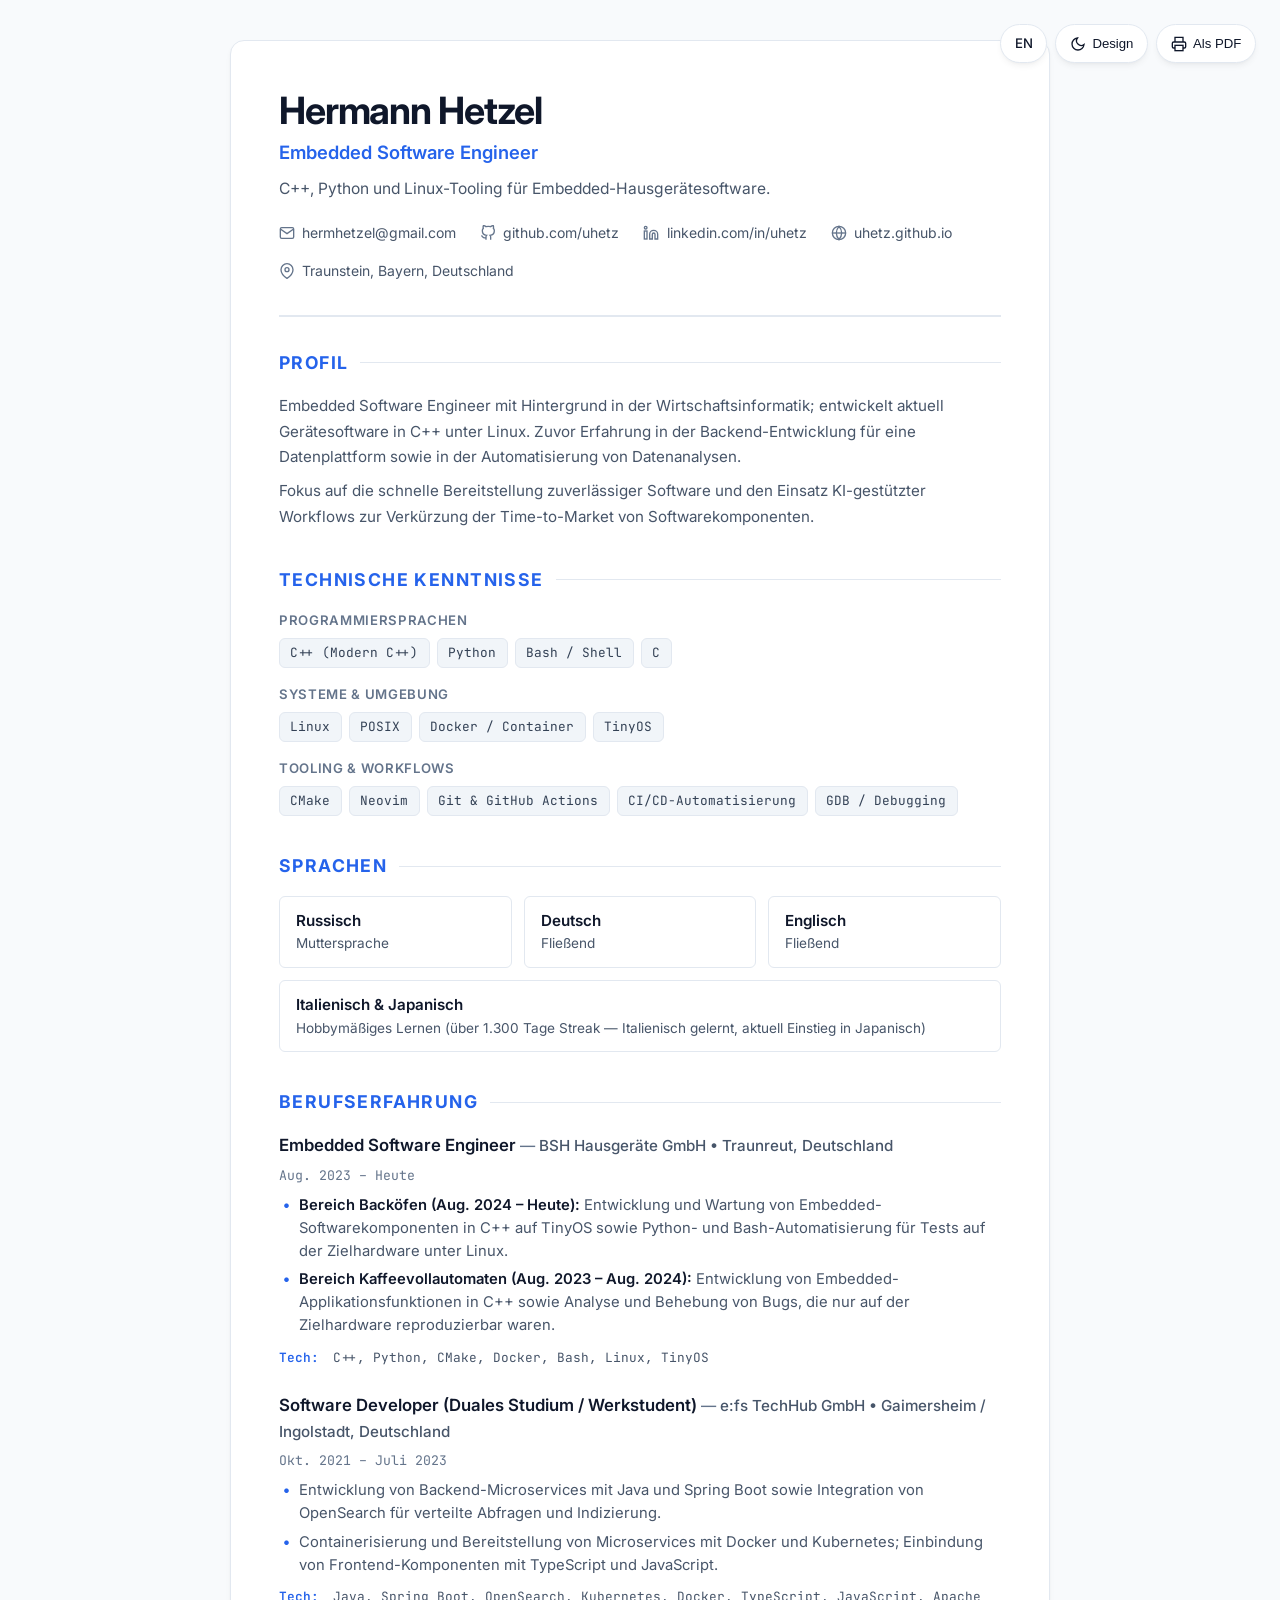
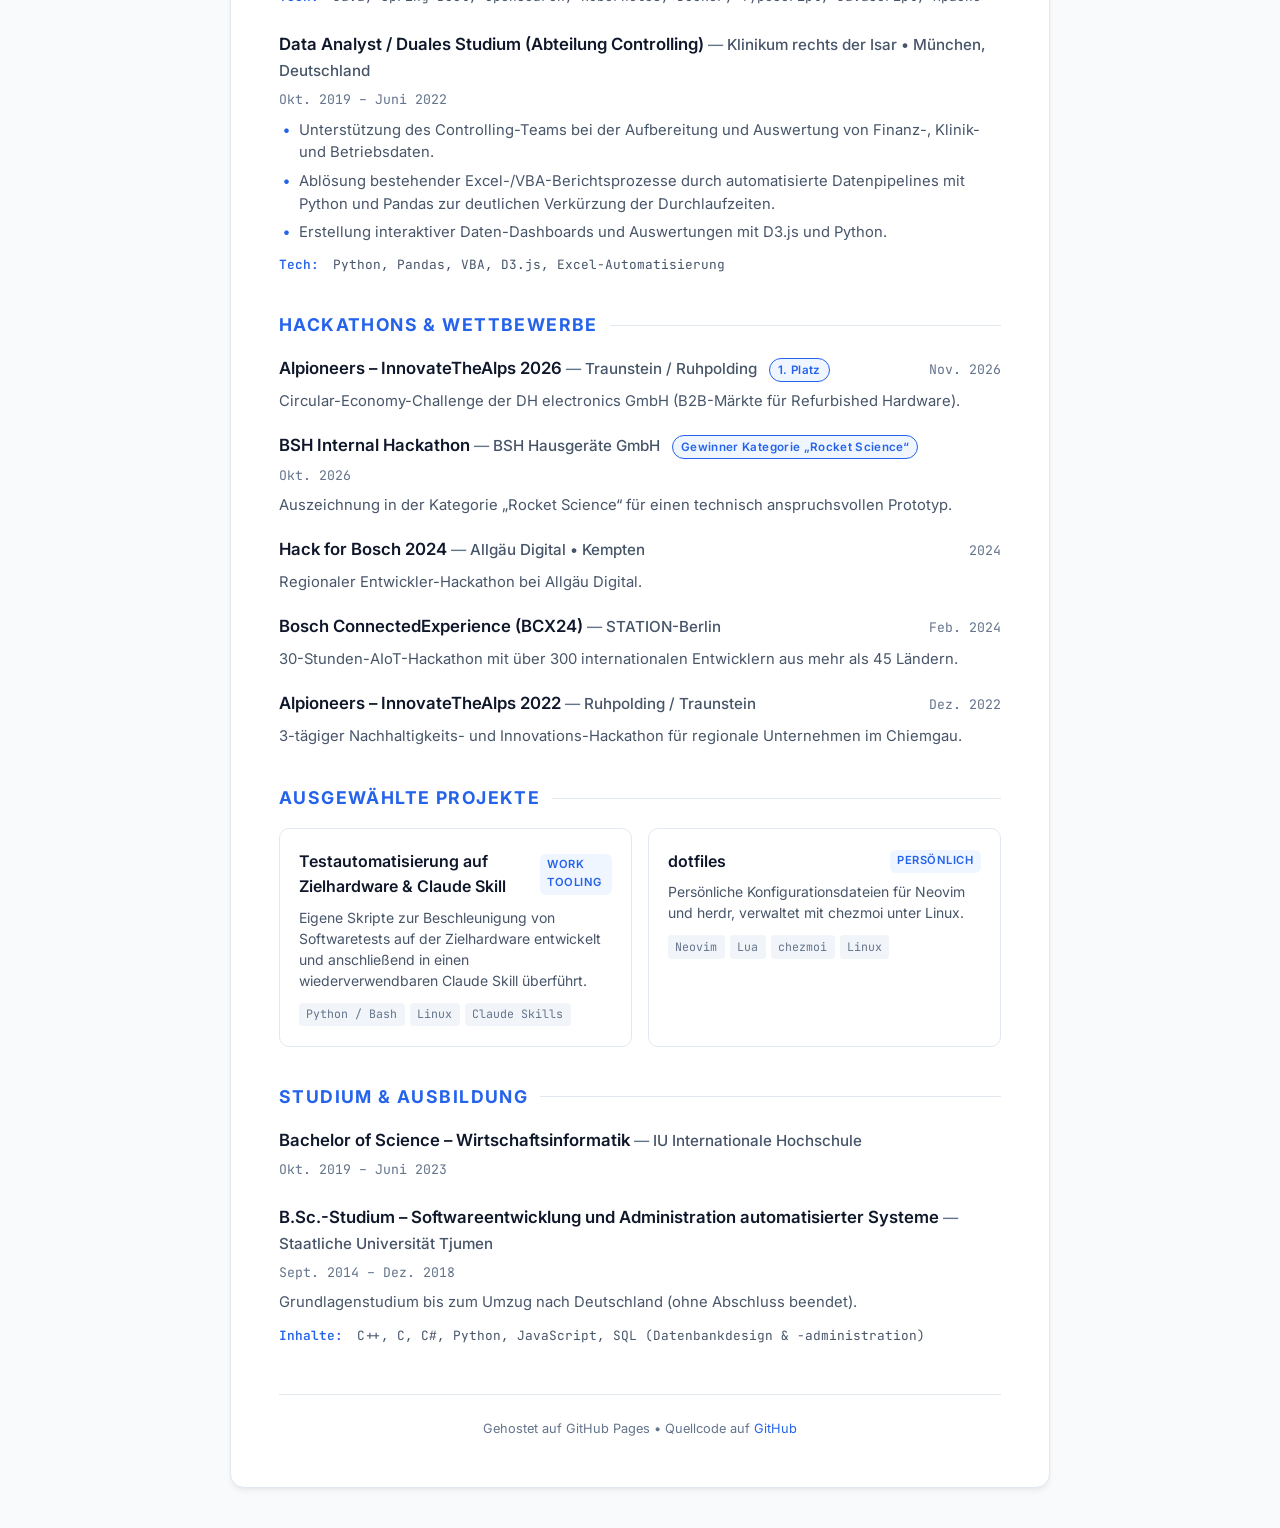
==== de.html @ 87f8d249 "Complete EN and DE CV with work history, hackathons, projects, and 3-page print layout" ====
<!DOCTYPE html>
<html lang="de">
<head>
  <meta charset="UTF-8">
  <meta name="viewport" content="width=device-width, initial-scale=1.0">
  <title>Hermann Hetzel | Lebenslauf</title>
  <meta name="description" content="Lebenslauf von Hermann Hetzel - Embedded Software Engineer">
  <link rel="stylesheet" href="style.css">
  <link rel="preconnect" href="https://fonts.googleapis.com">
  <link rel="preconnect" href="https://fonts.gstatic.com" crossorigin>
  <link href="https://fonts.googleapis.com/css2?family=Inter:wght@300;400;500;600;700&family=JetBrains+Mono:wght@400;500&display=swap" rel="stylesheet">
</head>
<body>
  <!-- Floating Action Bar for Web Visitors -->
  <aside class="floating-controls no-print" aria-label="Steuerung">
    <a href="index.html" class="control-btn" title="Switch to English (EN)" aria-label="Switch to English">
      <span class="btn-text">EN</span>
    </a>
    <button id="theme-toggle" class="control-btn" title="Design wechseln (Hell/Dunkel)" aria-label="Design wechseln">
      <svg class="sun-icon" viewBox="0 0 24 24" fill="none" stroke="currentColor" stroke-width="2"><circle cx="12" cy="12" r="5"/><path d="M12 1v2M12 21v2M4.22 4.22l1.42 1.42M18.36 18.36l1.42 1.42M1 12h2M21 12h2M4.22 19.78l1.42-1.42M18.36 5.64l1.42-1.42"/></svg>
      <svg class="moon-icon" viewBox="0 0 24 24" fill="none" stroke="currentColor" stroke-width="2"><path d="M21 12.79A9 9 0 1 1 11.21 3 7 7 0 0 0 21 12.79z"/></svg>
      <span class="btn-text">Design</span>
    </button>
    <button id="print-btn" class="control-btn" onclick="window.print()" title="Drucken oder als PDF speichern" aria-label="Als PDF speichern">
      <svg viewBox="0 0 24 24" fill="none" stroke="currentColor" stroke-width="2"><polyline points="6 9 6 2 18 2 18 9"/><path d="M6 18H4a2 2 0 0 1-2-2v-5a2 2 0 0 1 2-2h16a2 2 0 0 1 2 2v5a2 2 0 0 1-2 2h-2"/><rect x="6" y="14" width="12" height="8"/></svg>
      <span class="btn-text">Als PDF</span>
    </button>
  </aside>

  <main class="cv-container">
    <!-- Header Section -->
    <header class="cv-header">
      <div class="header-main">
        <h1 class="name">Hermann Hetzel</h1>
        <p class="title">Embedded Software Engineer</p>
        <p class="tagline">C++, Python und Linux-Tooling f&uuml;r Embedded-Hausger&auml;tesoftware.</p>
      </div>

      <nav class="contact-links" aria-label="Kontaktinformationen">
        <a href="mailto:hermhetzel@gmail.com" class="contact-item" title="E-Mail">
          <svg class="icon" viewBox="0 0 24 24" fill="none" stroke="currentColor" stroke-width="2"><path d="M4 4h16c1.1 0 2 .9 2 2v12c0 1.1-.9 2-2 2H4c-1.1 0-2-.9-2-2V6c0-1.1.9-2 2-2z"/><polyline points="22,6 12,13 2,6"/></svg>
          <span>hermhetzel@gmail.com</span>
        </a>
        <a href="https://github.com/uhetz" target="_blank" rel="noopener noreferrer" class="contact-item" title="GitHub">
          <svg class="icon" viewBox="0 0 24 24" fill="none" stroke="currentColor" stroke-width="2"><path d="M9 19c-5 1.5-5-2.5-7-3m14 6v-3.87a3.37 3.37 0 0 0-.94-2.61c3.14-.35 6.44-1.54 6.44-7A5.44 5.44 0 0 0 20 4.77 5.07 5.07 0 0 0 19.91 1S18.73.65 16 2.48a13.38 13.38 0 0 0-7 0C6.27.65 5.09 1 5.09 1A5.07 5.07 0 0 0 5 4.77a5.44 5.44 0 0 0-1.5 3.78c0 5.42 3.3 6.61 6.44 7A3.37 3.37 0 0 0 9 18.13V22"/></svg>
          <span>github.com/uhetz</span>
        </a>
        <a href="https://www.linkedin.com/in/uhetz/" target="_blank" rel="noopener noreferrer" class="contact-item" title="LinkedIn">
          <svg class="icon" viewBox="0 0 24 24" fill="none" stroke="currentColor" stroke-width="2"><path d="M16 8a6 6 0 0 1 6 6v7h-4v-7a2 2 0 0 0-2-2 2 2 0 0 0-2 2v7h-4v-7a6 6 0 0 1 6-6z"/><rect x="2" y="9" width="4" height="12"/><circle cx="4" cy="4" r="2"/></svg>
          <span>linkedin.com/in/uhetz</span>
        </a>
        <a href="https://uhetz.github.io" target="_blank" rel="noopener noreferrer" class="contact-item" title="Blog / Webseite">
          <svg class="icon" viewBox="0 0 24 24" fill="none" stroke="currentColor" stroke-width="2"><circle cx="12" cy="12" r="10"/><line x1="2" y1="12" x2="22" y2="12"/><path d="M12 2a15.3 15.3 0 0 1 4 10 15.3 15.3 0 0 1-4 10 15.3 15.3 0 0 1-4-10 15.3 15.3 0 0 1 4-10z"/></svg>
          <span>uhetz.github.io</span>
        </a>
        <span class="contact-item">
          <svg class="icon" viewBox="0 0 24 24" fill="none" stroke="currentColor" stroke-width="2"><path d="M21 10c0 7-9 13-9 13s-9-6-9-13a9 9 0 0 1 18 0z"/><circle cx="12" cy="10" r="3"/></svg>
          <span>Traunstein, Bayern, Deutschland</span>
        </span>
      </nav>
    </header>

    <!-- Summary -->
    <section class="cv-section" id="summary">
      <h2 class="section-title">Profil</h2>
      <p class="summary-text">
        Embedded Software Engineer mit Hintergrund in der Wirtschaftsinformatik; entwickelt aktuell Ger&auml;tesoftware in C++ unter Linux.
        Zuvor Erfahrung in der Backend-Entwicklung f&uuml;r eine Datenplattform sowie in der Automatisierung von Datenanalysen.
      </p>
      <p class="summary-text">
        Fokus auf die schnelle Bereitstellung zuverl&auml;ssiger Software und den Einsatz KI-gest&uuml;tzter Workflows zur Verk&uuml;rzung der Time-to-Market von Softwarekomponenten.
      </p>
    </section>

    <!-- Technical Skills -->
    <section class="cv-section" id="skills">
      <h2 class="section-title">Technische Kenntnisse</h2>
      <div class="skills-grid">
        <div class="skill-category">
          <span class="category-name">Programmiersprachen</span>
          <div class="skill-tags">
            <span class="tag">C++ (Modern C++)</span>
            <span class="tag">Python</span>
            <span class="tag">Bash / Shell</span>
            <span class="tag">C</span>
          </div>
        </div>

        <div class="skill-category">
          <span class="category-name">Systeme &amp; Umgebung</span>
          <div class="skill-tags">
            <span class="tag">Linux</span>
            <span class="tag">POSIX</span>
            <span class="tag">Docker / Container</span>
            <span class="tag">TinyOS</span>
          </div>
        </div>

        <div class="skill-category">
          <span class="category-name">Tooling &amp; Workflows</span>
          <div class="skill-tags">
            <span class="tag">CMake</span>
            <span class="tag">Neovim</span>
            <span class="tag">Git &amp; GitHub Actions</span>
            <span class="tag">CI/CD-Automatisierung</span>
            <span class="tag">GDB / Debugging</span>
          </div>
        </div>
      </div>
    </section>

    <!-- Languages (Overview Page 1) -->
    <section class="cv-section" id="languages">
      <h2 class="section-title">Sprachen</h2>
      <div class="languages-grid">
        <div class="language-item">
          <span class="lang-name">Russisch</span>
          <span class="lang-level">Muttersprache</span>
        </div>
        <div class="language-item">
          <span class="lang-name">Deutsch</span>
          <span class="lang-level">Flie&szlig;end</span>
        </div>
        <div class="language-item">
          <span class="lang-name">Englisch</span>
          <span class="lang-level">Flie&szlig;end</span>
        </div>
        <div class="language-item language-hobby">
          <span class="lang-name">Italienisch &amp; Japanisch</span>
          <span class="lang-level">Hobbym&auml;&szlig;iges Lernen (&uuml;ber 1.300 Tage Streak &mdash; Italienisch gelernt, aktuell Einstieg in Japanisch)</span>
        </div>
      </div>
    </section>

    <!-- Experience (Page 2 in Print) -->
    <section class="cv-section print-page-break" id="experience">
      <h2 class="section-title">Berufserfahrung</h2>

      <!-- BSH Home Appliances Group -->
      <article class="timeline-item">
        <div class="timeline-header">
          <div>
            <h3 class="role">Embedded Software Engineer</h3>
            <span class="organization">BSH Hausger&auml;te GmbH &bull; Traunreut, Deutschland</span>
          </div>
          <span class="time-period">Aug. 2023 &ndash; Heute</span>
        </div>
        <ul class="bullet-list">
          <li><strong>Bereich Back&ouml;fen (Aug. 2024 &ndash; Heute):</strong> Entwicklung und Wartung von Embedded-Softwarekomponenten in C++ auf TinyOS sowie Python- und Bash-Automatisierung f&uuml;r Tests auf der Zielhardware unter Linux.</li>
          <li><strong>Bereich Kaffeevollautomaten (Aug. 2023 &ndash; Aug. 2024):</strong> Entwicklung von Embedded-Applikationsfunktionen in C++ sowie Analyse und Behebung von Bugs, die nur auf der Zielhardware reproduzierbar waren.</li>
        </ul>
        <div class="timeline-tech">
          <span class="tech-label">Tech:</span> C++, Python, CMake, Docker, Bash, Linux, TinyOS
        </div>
      </article>

      <!-- e:fs TechHub GmbH -->
      <article class="timeline-item">
        <div class="timeline-header">
          <div>
            <h3 class="role">Software Developer (Duales Studium / Werkstudent)</h3>
            <span class="organization">e:fs TechHub GmbH &bull; Gaimersheim / Ingolstadt, Deutschland</span>
          </div>
          <span class="time-period">Okt. 2021 &ndash; Juli 2023</span>
        </div>
        <ul class="bullet-list">
          <li>Entwicklung von Backend-Microservices mit Java und Spring Boot sowie Integration von OpenSearch f&uuml;r verteilte Abfragen und Indizierung.</li>
          <li>Containerisierung und Bereitstellung von Microservices mit Docker und Kubernetes; Einbindung von Frontend-Komponenten mit TypeScript und JavaScript.</li>
        </ul>
        <div class="timeline-tech">
          <span class="tech-label">Tech:</span> Java, Spring Boot, OpenSearch, Kubernetes, Docker, TypeScript, JavaScript, Apache
        </div>
      </article>

      <!-- Klinikum rechts der Isar -->
      <article class="timeline-item">
        <div class="timeline-header">
          <div>
            <h3 class="role">Data Analyst / Duales Studium (Abteilung Controlling)</h3>
            <span class="organization">Klinikum rechts der Isar &bull; M&uuml;nchen, Deutschland</span>
          </div>
          <span class="time-period">Okt. 2019 &ndash; Juni 2022</span>
        </div>
        <ul class="bullet-list">
          <li>Unterst&uuml;tzung des Controlling-Teams bei der Aufbereitung und Auswertung von Finanz-, Klinik- und Betriebsdaten.</li>
          <li>Abl&ouml;sung bestehender Excel-/VBA-Berichtsprozesse durch automatisierte Datenpipelines mit Python und Pandas zur deutlichen Verk&uuml;rzung der Durchlaufzeiten.</li>
          <li>Erstellung interaktiver Daten-Dashboards und Auswertungen mit D3.js und Python.</li>
        </ul>
        <div class="timeline-tech">
          <span class="tech-label">Tech:</span> Python, Pandas, VBA, D3.js, Excel-Automatisierung
        </div>
      </article>
    </section>

    <!-- Hackathons & Competitions (Page 3 in Print) -->
    <section class="cv-section print-page-break" id="hackathons">
      <h2 class="section-title">Hackathons &amp; Wettbewerbe</h2>

      <article class="timeline-item hackathon-item">
        <div class="timeline-header">
          <div>
            <h3 class="role"><a href="https://alpioneers.com/challenges-innovatethealps-hackathon-2026/" target="_blank" rel="noopener noreferrer">Alpioneers &ndash; InnovateTheAlps 2026</a></h3>
            <span class="organization">Traunstein / Ruhpolding</span>
            <span class="award-badge">1. Platz</span>
          </div>
          <span class="time-period">Nov. 2026</span>
        </div>
        <p class="education-details">Circular-Economy-Challenge der DH electronics GmbH (B2B-M&auml;rkte f&uuml;r Refurbished Hardware).</p>
      </article>

      <article class="timeline-item hackathon-item">
        <div class="timeline-header">
          <div>
            <h3 class="role">BSH Internal Hackathon</h3>
            <span class="organization">BSH Hausger&auml;te GmbH</span>
            <span class="award-badge">Gewinner Kategorie &bdquo;Rocket Science&ldquo;</span>
          </div>
          <span class="time-period">Okt. 2026</span>
        </div>
        <p class="education-details">Auszeichnung in der Kategorie &bdquo;Rocket Science&ldquo; f&uuml;r einen technisch anspruchsvollen Prototyp.</p>
      </article>

      <article class="timeline-item hackathon-item">
        <div class="timeline-header">
          <div>
            <h3 class="role"><a href="https://b2b.allgaeu.de/allgaeudigital" target="_blank" rel="noopener noreferrer">Hack for Bosch 2024</a></h3>
            <span class="organization">Allg&auml;u Digital &bull; Kempten</span>
          </div>
          <span class="time-period">2024</span>
        </div>
        <p class="education-details">Regionaler Entwickler-Hackathon bei Allg&auml;u Digital.</p>
      </article>

      <article class="timeline-item hackathon-item">
        <div class="timeline-header">
          <div>
            <h3 class="role"><a href="https://www.prototype.club/this-was-bcx-24/" target="_blank" rel="noopener noreferrer">Bosch ConnectedExperience (BCX24)</a></h3>
            <span class="organization">STATION-Berlin</span>
          </div>
          <span class="time-period">Feb. 2024</span>
        </div>
        <p class="education-details">30-Stunden-AIoT-Hackathon mit &uuml;ber 300 internationalen Entwicklern aus mehr als 45 L&auml;ndern.</p>
      </article>

      <article class="timeline-item hackathon-item">
        <div class="timeline-header">
          <div>
            <h3 class="role"><a href="https://www.stellwerk18.de/alpioneers-innovate-the-alps-hackathon-2022/" target="_blank" rel="noopener noreferrer">Alpioneers &ndash; InnovateTheAlps 2022</a></h3>
            <span class="organization">Ruhpolding / Traunstein</span>
          </div>
          <span class="time-period">Dez. 2022</span>
        </div>
        <p class="education-details">3-t&auml;giger Nachhaltigkeits- und Innovations-Hackathon f&uuml;r regionale Unternehmen im Chiemgau.</p>
      </article>
    </section>

    <!-- Projects -->
    <section class="cv-section" id="projects">
      <h2 class="section-title">Ausgew&auml;hlte Projekte</h2>

      <div class="projects-grid">
        <article class="project-card">
          <div class="project-header">
            <h3 class="project-title">Testautomatisierung auf Zielhardware &amp; Claude Skill</h3>
            <span class="project-badge">Work Tooling</span>
          </div>
          <p class="project-desc">Eigene Skripte zur Beschleunigung von Softwaretests auf der Zielhardware entwickelt und anschlie&szlig;end in einen wiederverwendbaren Claude Skill &uuml;berf&uuml;hrt.</p>
          <div class="project-tags">
            <span class="mini-tag">Python / Bash</span>
            <span class="mini-tag">Linux</span>
            <span class="mini-tag">Claude Skills</span>
          </div>
        </article>

        <article class="project-card">
          <div class="project-header">
            <h3 class="project-title">
              <a href="https://github.com/uhetz/dotfiles" target="_blank" rel="noopener noreferrer">dotfiles</a>
            </h3>
            <span class="project-badge">Pers&ouml;nlich</span>
          </div>
          <p class="project-desc">Pers&ouml;nliche Konfigurationsdateien f&uuml;r Neovim und herdr, verwaltet mit chezmoi unter Linux.</p>
          <div class="project-tags">
            <span class="mini-tag">Neovim</span>
            <span class="mini-tag">Lua</span>
            <span class="mini-tag">chezmoi</span>
            <span class="mini-tag">Linux</span>
          </div>
        </article>
      </div>
    </section>

    <!-- Education -->
    <section class="cv-section" id="education">
      <h2 class="section-title">Studium &amp; Ausbildung</h2>

      <article class="timeline-item">
        <div class="timeline-header">
          <div>
            <h3 class="role">Bachelor of Science &ndash; Wirtschaftsinformatik</h3>
            <span class="organization">IU Internationale Hochschule</span>
          </div>
          <span class="time-period">Okt. 2019 &ndash; Juni 2023</span>
        </div>
      </article>

      <article class="timeline-item">
        <div class="timeline-header">
          <div>
            <h3 class="role">B.Sc.-Studium &ndash; Softwareentwicklung und Administration automatisierter Systeme</h3>
            <span class="organization">Staatliche Universit&auml;t Tjumen</span>
          </div>
          <span class="time-period">Sept. 2014 &ndash; Dez. 2018</span>
        </div>
        <p class="education-details">
          Grundlagenstudium bis zum Umzug nach Deutschland (ohne Abschluss beendet).
        </p>
        <div class="timeline-tech">
          <span class="tech-label">Inhalte:</span> C++, C, C#, Python, JavaScript, SQL (Datenbankdesign &amp; -administration)
        </div>
      </article>
    </section>

    <!-- Footer -->
    <footer class="cv-footer no-print">
      <p>Gehostet auf GitHub Pages &bull; Quellcode auf <a href="https://github.com/uhetz/cv" target="_blank" rel="noopener noreferrer">GitHub</a></p>
    </footer>
  </main>

  <script>
    // Theme toggle logic (System preference + LocalStorage)
    const toggleBtn = document.getElementById('theme-toggle');
    const prefersDark = window.matchMedia('(prefers-color-scheme: dark)');
    
    function setTheme(theme) {
      document.documentElement.setAttribute('data-theme', theme);
      localStorage.setItem('theme', theme);
    }

    const savedTheme = localStorage.getItem('theme') || (prefersDark.matches ? 'dark' : 'light');
    setTheme(savedTheme);

    toggleBtn.addEventListener('click', () => {
      const current = document.documentElement.getAttribute('data-theme') || 'light';
      setTheme(current === 'dark' ? 'light' : 'dark');
    });

    prefersDark.addEventListener('change', (e) => {
      if (!localStorage.getItem('theme')) {
        setTheme(e.matches ? 'dark' : 'light');
      }
    });
  </script>
</body>
</html>
---- style.css ----
/* ==========================================================================
   Base Design Tokens & Themes
   ========================================================================== */
:root {
  --bg-primary: #f8fafc;
  --bg-surface: #ffffff;
  --text-primary: #0f172a;
  --text-secondary: #475569;
  --text-muted: #64748b;
  --border-color: #e2e8f0;
  --accent: #2563eb;
  --accent-hover: #1d4ed8;
  --accent-light: #eff6ff;
  --tag-bg: #f1f5f9;
  --tag-text: #334155;
  --shadow: 0 4px 6px -1px rgba(0, 0, 0, 0.05), 0 2px 4px -2px rgba(0, 0, 0, 0.05);
  --radius-sm: 6px;
  --radius-md: 10px;
  --radius-lg: 14px;
  --transition: all 0.2s cubic-bezier(0.4, 0, 0.2, 1);
}

[data-theme="dark"] {
  --bg-primary: #090d16;
  --bg-surface: #111827;
  --text-primary: #f8fafc;
  --text-secondary: #cbd5e1;
  --text-muted: #94a3b8;
  --border-color: #1f2937;
  --accent: #3b82f6;
  --accent-hover: #60a5fa;
  --accent-light: rgba(59, 130, 246, 0.12);
  --tag-bg: #1e293b;
  --tag-text: #e2e8f0;
  --shadow: 0 4px 6px -1px rgba(0, 0, 0, 0.3);
}

/* ==========================================================================
   Reset & Core
   ========================================================================== */
* {
  box-sizing: border-box;
  margin: 0;
  padding: 0;
}

body {
  font-family: 'Inter', -apple-system, BlinkMacSystemFont, "Segoe UI", Roboto, sans-serif;
  background-color: var(--bg-primary);
  color: var(--text-primary);
  line-height: 1.6;
  padding: 2.5rem 1rem;
  transition: background-color 0.25s ease, color 0.25s ease;
  -webkit-font-smoothing: antialiased;
}

a {
  color: var(--accent);
  text-decoration: none;
  transition: var(--transition);
}

a:hover {
  color: var(--accent-hover);
  text-decoration: underline;
}

/* ==========================================================================
   Layout Container
   ========================================================================== */
.cv-container {
  max-width: 820px;
  margin: 0 auto;
  background-color: var(--bg-surface);
  border: 1px solid var(--border-color);
  border-radius: var(--radius-lg);
  padding: 3rem;
  box-shadow: var(--shadow);
  transition: var(--transition);
}

/* ==========================================================================
   Floating Controls (Theme & PDF)
   ========================================================================== */
.floating-controls {
  position: fixed;
  top: 1.5rem;
  right: 1.5rem;
  display: flex;
  gap: 0.5rem;
  z-index: 100;
}

.control-btn {
  display: inline-flex;
  align-items: center;
  gap: 0.4rem;
  padding: 0.5rem 0.85rem;
  background: var(--bg-surface);
  color: var(--text-primary);
  border: 1px solid var(--border-color);
  border-radius: 9999px;
  font-size: 0.825rem;
  font-weight: 500;
  cursor: pointer;
  box-shadow: var(--shadow);
  transition: var(--transition);
}

.control-btn:hover {
  border-color: var(--accent);
  color: var(--accent);
  text-decoration: none;
  transform: translateY(-1px);
}

.control-btn svg {
  width: 16px;
  height: 16px;
}

.sun-icon { display: none; }
.moon-icon { display: block; }
[data-theme="dark"] .sun-icon { display: block; }
[data-theme="dark"] .moon-icon { display: none; }

/* ==========================================================================
   Header Section
   ========================================================================== */
.cv-header {
  border-bottom: 2px solid var(--border-color);
  padding-bottom: 2rem;
  margin-bottom: 2rem;
}

.cv-header .name {
  font-size: 2.35rem;
  font-weight: 700;
  letter-spacing: -0.03em;
  line-height: 1.15;
  color: var(--text-primary);
}

.cv-header .title {
  font-size: 1.15rem;
  font-weight: 600;
  color: var(--accent);
  margin-top: 0.35rem;
}

.cv-header .tagline {
  font-size: 0.975rem;
  color: var(--text-secondary);
  margin-top: 0.6rem;
  max-width: 650px;
}

.contact-links {
  display: flex;
  flex-wrap: wrap;
  gap: 1rem 1.5rem;
  margin-top: 1.25rem;
  font-size: 0.875rem;
}

.contact-item {
  display: inline-flex;
  align-items: center;
  gap: 0.45rem;
  color: var(--text-secondary);
}

.contact-item:hover {
  color: var(--accent);
  text-decoration: none;
}

.contact-item .icon {
  width: 16px;
  height: 16px;
  color: var(--text-muted);
}

/* ==========================================================================
   Sections
   ========================================================================== */
.cv-section {
  margin-bottom: 2.25rem;
}

.section-title {
  font-size: 1.1rem;
  font-weight: 700;
  text-transform: uppercase;
  letter-spacing: 0.08em;
  color: var(--accent);
  margin-bottom: 1rem;
  display: flex;
  align-items: center;
  gap: 0.75rem;
}

.section-title::after {
  content: "";
  flex: 1;
  height: 1px;
  background-color: var(--border-color);
}

.summary-text {
  font-size: 0.95rem;
  color: var(--text-secondary);
  line-height: 1.7;
}

.summary-text + .summary-text {
  margin-top: 0.5rem;
}

/* ==========================================================================
   Skills Grid
   ========================================================================== */
.skills-grid {
  display: grid;
  grid-template-columns: 1fr;
  gap: 1rem;
}

.skill-category {
  display: flex;
  flex-direction: column;
  gap: 0.4rem;
}

.category-name {
  font-size: 0.825rem;
  font-weight: 600;
  color: var(--text-muted);
  text-transform: uppercase;
  letter-spacing: 0.05em;
}

.skill-tags {
  display: flex;
  flex-wrap: wrap;
  gap: 0.45rem;
}

.tag {
  font-family: 'JetBrains Mono', monospace;
  font-size: 0.8rem;
  padding: 0.25rem 0.65rem;
  border-radius: var(--radius-sm);
  background-color: var(--tag-bg);
  color: var(--tag-text);
  border: 1px solid var(--border-color);
}

/* ==========================================================================
   Timeline / Experience Items
   ========================================================================== */
.timeline-item {
  margin-bottom: 1.5rem;
  position: relative;
}

.timeline-item:last-child {
  margin-bottom: 0;
}

.timeline-header {
  display: flex;
  justify-content: space-between;
  align-items: baseline;
  flex-wrap: wrap;
  gap: 0.35rem 1rem;
  margin-bottom: 0.5rem;
}

.role {
  display: inline;
  font-size: 1.05rem;
  font-weight: 600;
  color: var(--text-primary);
}

.role a {
  color: var(--text-primary);
}

.role a:hover {
  color: var(--accent);
}

.organization {
  font-size: 0.95rem;
  font-weight: 500;
  color: var(--text-secondary);
}

.organization::before {
  content: " \2014  ";
  color: var(--text-muted);
}

.time-period {
  font-family: 'JetBrains Mono', monospace;
  font-size: 0.825rem;
  color: var(--text-muted);
}

.bullet-list {
  list-style: none;
  padding-left: 0;
}

.bullet-list li {
  position: relative;
  padding-left: 1.25rem;
  font-size: 0.925rem;
  color: var(--text-secondary);
  margin-bottom: 0.35rem;
  line-height: 1.55;
}

.bullet-list li strong {
  color: var(--text-primary);
  font-weight: 600;
}

.timeline-tech {
  margin-top: 0.65rem;
  font-size: 0.8rem;
  font-family: 'JetBrains Mono', monospace;
  color: var(--text-secondary);
}

.timeline-tech .tech-label {
  font-weight: 600;
  color: var(--accent);
  margin-right: 0.35rem;
}

.bullet-list li::before {
  content: "•";
  position: absolute;
  left: 0.25rem;
  color: var(--accent);
  font-weight: bold;
}

.education-details {
  font-size: 0.925rem;
  color: var(--text-secondary);
}

.award-badge {
  display: inline-block;
  vertical-align: middle;
  margin-left: 0.5rem;
  padding: 0.12rem 0.5rem;
  font-size: 0.725rem;
  font-weight: 600;
  letter-spacing: 0.03em;
  border-radius: 9999px;
  background-color: var(--accent-light);
  color: var(--accent);
  border: 1px solid var(--accent);
}

.hackathon-item {
  margin-bottom: 1.15rem;
}

/* ==========================================================================
   Projects Grid
   ========================================================================== */
.projects-grid {
  display: grid;
  grid-template-columns: repeat(auto-fit, minmax(280px, 1fr));
  gap: 1rem;
}

.project-card {
  border: 1px solid var(--border-color);
  border-radius: var(--radius-md);
  padding: 1.2rem;
  background-color: var(--bg-surface);
  transition: var(--transition);
}

.project-card:hover {
  border-color: var(--accent);
  transform: translateY(-2px);
  box-shadow: var(--shadow);
}

.project-header {
  display: flex;
  justify-content: space-between;
  align-items: center;
  margin-bottom: 0.45rem;
}

.project-title {
  font-size: 1rem;
  font-weight: 600;
}

.project-title a {
  color: var(--text-primary);
}

.project-title a:hover {
  color: var(--accent);
}

.project-badge {
  font-size: 0.7rem;
  font-weight: 600;
  text-transform: uppercase;
  letter-spacing: 0.05em;
  padding: 0.15rem 0.45rem;
  border-radius: var(--radius-sm);
  background-color: var(--accent-light);
  color: var(--accent);
}

.project-desc {
  font-size: 0.875rem;
  color: var(--text-secondary);
  line-height: 1.5;
  margin-bottom: 0.75rem;
}

.project-tags {
  display: flex;
  flex-wrap: wrap;
  gap: 0.35rem;
}

.mini-tag {
  font-family: 'JetBrains Mono', monospace;
  font-size: 0.725rem;
  padding: 0.15rem 0.45rem;
  border-radius: 4px;
  background-color: var(--tag-bg);
  color: var(--text-muted);
}

/* ==========================================================================
   Languages Grid
   ========================================================================== */
.languages-grid {
  display: grid;
  grid-template-columns: repeat(auto-fit, minmax(180px, 1fr));
  gap: 0.75rem;
}

.language-item {
  display: flex;
  flex-direction: column;
  padding: 0.75rem 1rem;
  border: 1px solid var(--border-color);
  border-radius: var(--radius-sm);
  background-color: var(--bg-surface);
}

.language-hobby {
  grid-column: 1 / -1;
}

.lang-name {
  font-weight: 600;
  font-size: 0.95rem;
  color: var(--text-primary);
}

.lang-level {
  font-size: 0.85rem;
  color: var(--text-secondary);
}

/* ==========================================================================
   Footer
   ========================================================================== */
.cv-footer {
  margin-top: 3rem;
  padding-top: 1.5rem;
  border-top: 1px solid var(--border-color);
  text-align: center;
  font-size: 0.8rem;
  color: var(--text-muted);
}

/* ==========================================================================
   Responsive (Mobile)
   ========================================================================== */
@media (max-width: 640px) {
  body {
    padding: 1rem 0.5rem;
  }

  .cv-container {
    padding: 1.75rem 1.25rem;
    border-radius: var(--radius-md);
  }

  .floating-controls {
    top: auto;
    bottom: 1rem;
    right: 1rem;
  }

  .cv-header .name {
    font-size: 1.85rem;
  }

  .timeline-header {
    flex-direction: column;
    align-items: flex-start;
  }

  .role {
    display: block;
  }

  .organization::before {
    content: "";
  }
}

/* ==========================================================================
   Print / PDF Styles (Optimized for standard A4/Letter resume export)
   ========================================================================== */
@media print {
  :root,
  [data-theme="dark"] {
    --bg-primary: #ffffff;
    --bg-surface: #ffffff;
    --text-primary: #0f172a;
    --text-secondary: #334155;
    --text-muted: #475569;
    --border-color: #cbd5e1;
    --accent: #1e3a8a;
    --accent-light: #eff6ff;
    --tag-bg: #f1f5f9;
    --tag-text: #0f172a;
  }

  @page {
    margin: 1.2cm 1.4cm;
    size: auto;
  }

  body {
    background: #ffffff !important;
    color: #000000 !important;
    padding: 0 !important;
    font-size: 9.75pt;
    line-height: 1.45;
  }

  .cv-container {
    box-shadow: none !important;
    border: none !important;
    padding: 0 !important;
    max-width: 100% !important;
  }

  .no-print {
    display: none !important;
  }

  a {
    color: #000000 !important;
    text-decoration: none !important;
  }

  .print-page-break {
    break-before: page;
    page-break-before: always;
  }

  .cv-section {
    margin-bottom: 1.15rem !important;
  }

  .section-title {
    color: #1e3a8a !important;
    font-size: 10.5pt !important;
    border-bottom: 1px solid #cbd5e1;
    margin-bottom: 0.5rem !important;
    break-after: avoid;
    page-break-after: avoid;
  }

  .section-title::after {
    display: none;
  }

  .timeline-header {
    margin-bottom: 0.15rem !important;
  }

  .tag, .mini-tag {
    background-color: #f1f5f9 !important;
    color: #0f172a !important;
    border: 1px solid #cbd5e1 !important;
  }

  .projects-grid {
    grid-template-columns: 1fr 1fr !important;
    gap: 0.65rem !important;
  }

  .project-card,
  .language-item {
    border: 1px solid #cbd5e1 !important;
    break-inside: avoid;
    page-break-inside: avoid;
    padding: 0.6rem 0.8rem !important;
  }

  .project-desc {
    margin-bottom: 0.45rem !important;
  }

  .timeline-item {
    break-inside: avoid;
    page-break-inside: avoid;
    margin-bottom: 0.75rem !important;
  }

  .hackathon-item {
    margin-bottom: 0.5rem !important;
  }
}
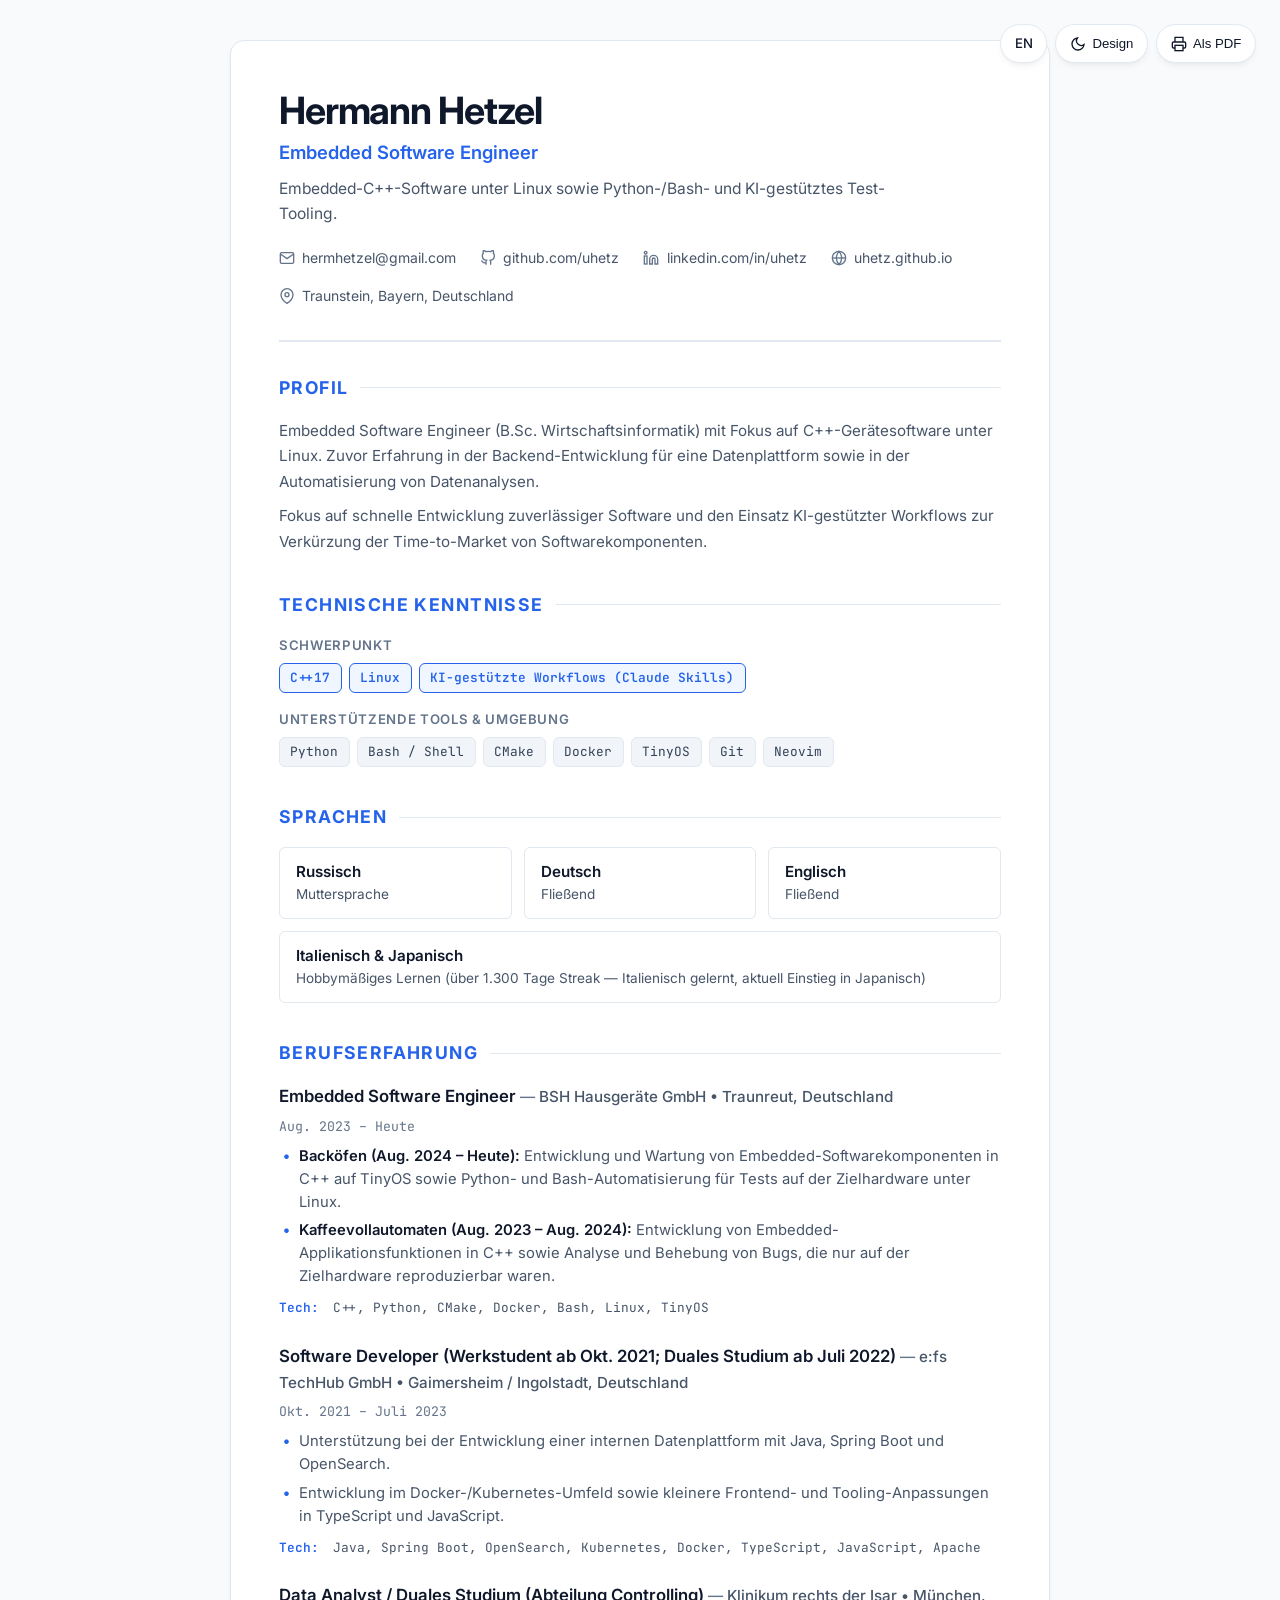
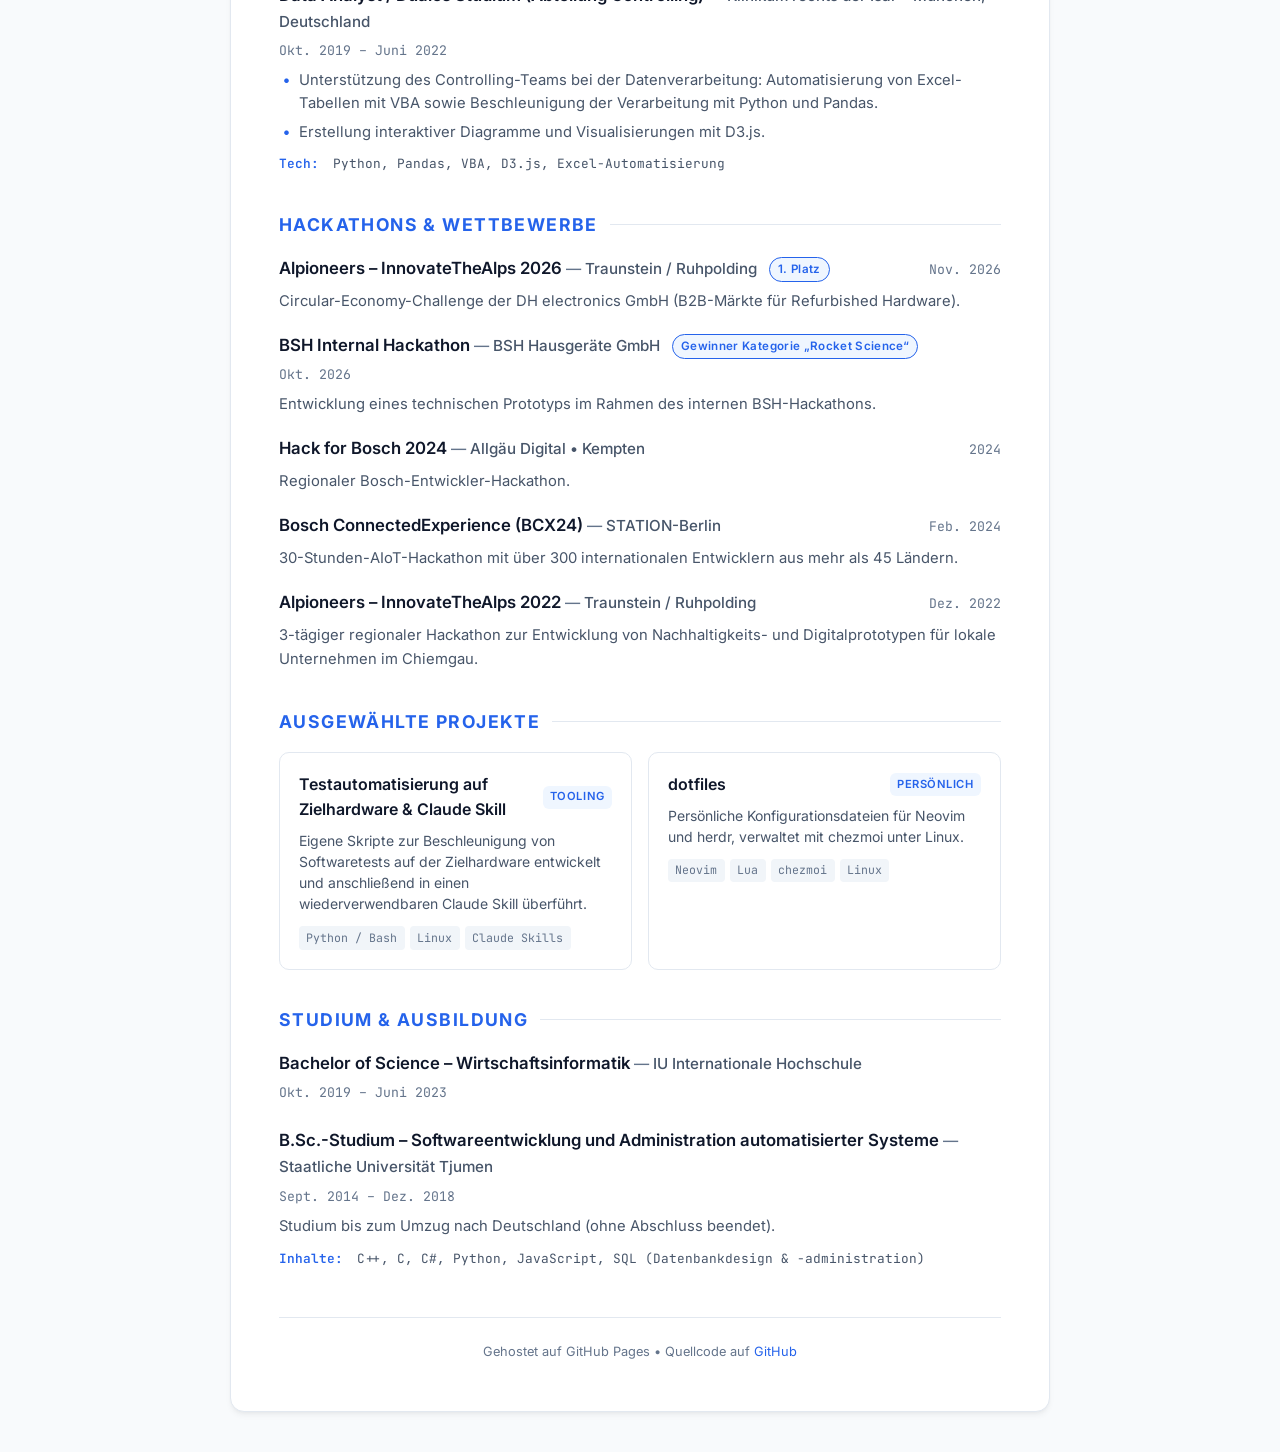
==== commit 42a7483f: "Refine EN/DE CV: primary vs supporting skills hierarchy and direct technical wording" ====
--- a/de.html
+++ b/de.html
@@ -33,7 +33,7 @@
       <div class="header-main">
         <h1 class="name">Hermann Hetzel</h1>
         <p class="title">Embedded Software Engineer</p>
-        <p class="tagline">C++, Python und Linux-Tooling f&uuml;r Embedded-Hausger&auml;tesoftware.</p>
+        <p class="tagline">Embedded-C++-Software unter Linux sowie Python-/Bash- und KI-gest&uuml;tztes Test-Tooling.</p>
       </div>
 
       <nav class="contact-links" aria-label="Kontaktinformationen">
@@ -64,11 +64,11 @@
     <section class="cv-section" id="summary">
       <h2 class="section-title">Profil</h2>
       <p class="summary-text">
-        Embedded Software Engineer mit Hintergrund in der Wirtschaftsinformatik; entwickelt aktuell Ger&auml;tesoftware in C++ unter Linux.
+        Embedded Software Engineer (B.Sc. Wirtschaftsinformatik) mit Fokus auf C++-Ger&auml;tesoftware unter Linux.
         Zuvor Erfahrung in der Backend-Entwicklung f&uuml;r eine Datenplattform sowie in der Automatisierung von Datenanalysen.
       </p>
       <p class="summary-text">
-        Fokus auf die schnelle Bereitstellung zuverl&auml;ssiger Software und den Einsatz KI-gest&uuml;tzter Workflows zur Verk&uuml;rzung der Time-to-Market von Softwarekomponenten.
+        Fokus auf schnelle Entwicklung zuverl&auml;ssiger Software und den Einsatz KI-gest&uuml;tzter Workflows zur Verk&uuml;rzung der Time-to-Market von Softwarekomponenten.
       </p>
     </section>
 
@@ -77,33 +77,24 @@
       <h2 class="section-title">Technische Kenntnisse</h2>
       <div class="skills-grid">
         <div class="skill-category">
-          <span class="category-name">Programmiersprachen</span>
+          <span class="category-name">Schwerpunkt</span>
           <div class="skill-tags">
-            <span class="tag">C++ (Modern C++)</span>
+            <span class="tag tag-primary">C++17</span>
+            <span class="tag tag-primary">Linux</span>
+            <span class="tag tag-primary">KI-gest&uuml;tzte Workflows (Claude Skills)</span>
+          </div>
+        </div>
+
+        <div class="skill-category">
+          <span class="category-name">Unterst&uuml;tzende Tools &amp; Umgebung</span>
+          <div class="skill-tags">
             <span class="tag">Python</span>
             <span class="tag">Bash / Shell</span>
-            <span class="tag">C</span>
-          </div>
-        </div>
-
-        <div class="skill-category">
-          <span class="category-name">Systeme &amp; Umgebung</span>
-          <div class="skill-tags">
-            <span class="tag">Linux</span>
-            <span class="tag">POSIX</span>
-            <span class="tag">Docker / Container</span>
+            <span class="tag">CMake</span>
+            <span class="tag">Docker</span>
             <span class="tag">TinyOS</span>
-          </div>
-        </div>
-
-        <div class="skill-category">
-          <span class="category-name">Tooling &amp; Workflows</span>
-          <div class="skill-tags">
-            <span class="tag">CMake</span>
+            <span class="tag">Git</span>
             <span class="tag">Neovim</span>
-            <span class="tag">Git &amp; GitHub Actions</span>
-            <span class="tag">CI/CD-Automatisierung</span>
-            <span class="tag">GDB / Debugging</span>
           </div>
         </div>
       </div>
@@ -146,8 +137,8 @@
           <span class="time-period">Aug. 2023 &ndash; Heute</span>
         </div>
         <ul class="bullet-list">
-          <li><strong>Bereich Back&ouml;fen (Aug. 2024 &ndash; Heute):</strong> Entwicklung und Wartung von Embedded-Softwarekomponenten in C++ auf TinyOS sowie Python- und Bash-Automatisierung f&uuml;r Tests auf der Zielhardware unter Linux.</li>
-          <li><strong>Bereich Kaffeevollautomaten (Aug. 2023 &ndash; Aug. 2024):</strong> Entwicklung von Embedded-Applikationsfunktionen in C++ sowie Analyse und Behebung von Bugs, die nur auf der Zielhardware reproduzierbar waren.</li>
+          <li><strong>Back&ouml;fen (Aug. 2024 &ndash; Heute):</strong> Entwicklung und Wartung von Embedded-Softwarekomponenten in C++ auf TinyOS sowie Python- und Bash-Automatisierung f&uuml;r Tests auf der Zielhardware unter Linux.</li>
+          <li><strong>Kaffeevollautomaten (Aug. 2023 &ndash; Aug. 2024):</strong> Entwicklung von Embedded-Applikationsfunktionen in C++ sowie Analyse und Behebung von Bugs, die nur auf der Zielhardware reproduzierbar waren.</li>
         </ul>
         <div class="timeline-tech">
           <span class="tech-label">Tech:</span> C++, Python, CMake, Docker, Bash, Linux, TinyOS
@@ -158,14 +149,14 @@
       <article class="timeline-item">
         <div class="timeline-header">
           <div>
-            <h3 class="role">Software Developer (Duales Studium / Werkstudent)</h3>
+            <h3 class="role">Software Developer (Werkstudent ab Okt. 2021; Duales Studium ab Juli 2022)</h3>
             <span class="organization">e:fs TechHub GmbH &bull; Gaimersheim / Ingolstadt, Deutschland</span>
           </div>
           <span class="time-period">Okt. 2021 &ndash; Juli 2023</span>
         </div>
         <ul class="bullet-list">
-          <li>Entwicklung von Backend-Microservices mit Java und Spring Boot sowie Integration von OpenSearch f&uuml;r verteilte Abfragen und Indizierung.</li>
-          <li>Containerisierung und Bereitstellung von Microservices mit Docker und Kubernetes; Einbindung von Frontend-Komponenten mit TypeScript und JavaScript.</li>
+          <li>Unterst&uuml;tzung bei der Entwicklung einer internen Datenplattform mit Java, Spring Boot und OpenSearch.</li>
+          <li>Entwicklung im Docker-/Kubernetes-Umfeld sowie kleinere Frontend- und Tooling-Anpassungen in TypeScript und JavaScript.</li>
         </ul>
         <div class="timeline-tech">
           <span class="tech-label">Tech:</span> Java, Spring Boot, OpenSearch, Kubernetes, Docker, TypeScript, JavaScript, Apache
@@ -182,9 +173,8 @@
           <span class="time-period">Okt. 2019 &ndash; Juni 2022</span>
         </div>
         <ul class="bullet-list">
-          <li>Unterst&uuml;tzung des Controlling-Teams bei der Aufbereitung und Auswertung von Finanz-, Klinik- und Betriebsdaten.</li>
-          <li>Abl&ouml;sung bestehender Excel-/VBA-Berichtsprozesse durch automatisierte Datenpipelines mit Python und Pandas zur deutlichen Verk&uuml;rzung der Durchlaufzeiten.</li>
-          <li>Erstellung interaktiver Daten-Dashboards und Auswertungen mit D3.js und Python.</li>
+          <li>Unterst&uuml;tzung des Controlling-Teams bei der Datenverarbeitung: Automatisierung von Excel-Tabellen mit VBA sowie Beschleunigung der Verarbeitung mit Python und Pandas.</li>
+          <li>Erstellung interaktiver Diagramme und Visualisierungen mit D3.js.</li>
         </ul>
         <div class="timeline-tech">
           <span class="tech-label">Tech:</span> Python, Pandas, VBA, D3.js, Excel-Automatisierung
@@ -217,7 +207,7 @@
           </div>
           <span class="time-period">Okt. 2026</span>
         </div>
-        <p class="education-details">Auszeichnung in der Kategorie &bdquo;Rocket Science&ldquo; f&uuml;r einen technisch anspruchsvollen Prototyp.</p>
+        <p class="education-details">Entwicklung eines technischen Prototyps im Rahmen des internen BSH-Hackathons.</p>
       </article>
 
       <article class="timeline-item hackathon-item">
@@ -228,7 +218,7 @@
           </div>
           <span class="time-period">2024</span>
         </div>
-        <p class="education-details">Regionaler Entwickler-Hackathon bei Allg&auml;u Digital.</p>
+        <p class="education-details">Regionaler Bosch-Entwickler-Hackathon.</p>
       </article>
 
       <article class="timeline-item hackathon-item">
@@ -246,11 +236,11 @@
         <div class="timeline-header">
           <div>
             <h3 class="role"><a href="https://www.stellwerk18.de/alpioneers-innovate-the-alps-hackathon-2022/" target="_blank" rel="noopener noreferrer">Alpioneers &ndash; InnovateTheAlps 2022</a></h3>
-            <span class="organization">Ruhpolding / Traunstein</span>
+            <span class="organization">Traunstein / Ruhpolding</span>
           </div>
           <span class="time-period">Dez. 2022</span>
         </div>
-        <p class="education-details">3-t&auml;giger Nachhaltigkeits- und Innovations-Hackathon f&uuml;r regionale Unternehmen im Chiemgau.</p>
+        <p class="education-details">3-t&auml;giger regionaler Hackathon zur Entwicklung von Nachhaltigkeits- und Digitalprototypen f&uuml;r lokale Unternehmen im Chiemgau.</p>
       </article>
     </section>
 
@@ -262,7 +252,7 @@
         <article class="project-card">
           <div class="project-header">
             <h3 class="project-title">Testautomatisierung auf Zielhardware &amp; Claude Skill</h3>
-            <span class="project-badge">Work Tooling</span>
+            <span class="project-badge">Tooling</span>
           </div>
           <p class="project-desc">Eigene Skripte zur Beschleunigung von Softwaretests auf der Zielhardware entwickelt und anschlie&szlig;end in einen wiederverwendbaren Claude Skill &uuml;berf&uuml;hrt.</p>
           <div class="project-tags">
@@ -313,7 +303,7 @@
           <span class="time-period">Sept. 2014 &ndash; Dez. 2018</span>
         </div>
         <p class="education-details">
-          Grundlagenstudium bis zum Umzug nach Deutschland (ohne Abschluss beendet).
+          Studium bis zum Umzug nach Deutschland (ohne Abschluss beendet).
         </p>
         <div class="timeline-tech">
           <span class="tech-label">Inhalte:</span> C++, C, C#, Python, JavaScript, SQL (Datenbankdesign &amp; -administration)
--- a/style.css
+++ b/style.css
@@ -256,6 +256,13 @@
   border: 1px solid var(--border-color);
 }
 
+.tag-primary {
+  background-color: var(--accent-light);
+  color: var(--accent);
+  border-color: var(--accent);
+  font-weight: 600;
+}
+
 /* ==========================================================================
    Timeline / Experience Items
    ========================================================================== */
@@ -609,6 +616,13 @@
     border: 1px solid #cbd5e1 !important;
   }
 
+  .tag-primary {
+    background-color: #eff6ff !important;
+    color: #1e3a8a !important;
+    border: 1px solid #1e3a8a !important;
+    font-weight: 600 !important;
+  }
+
   .projects-grid {
     grid-template-columns: 1fr 1fr !important;
     gap: 0.65rem !important;
